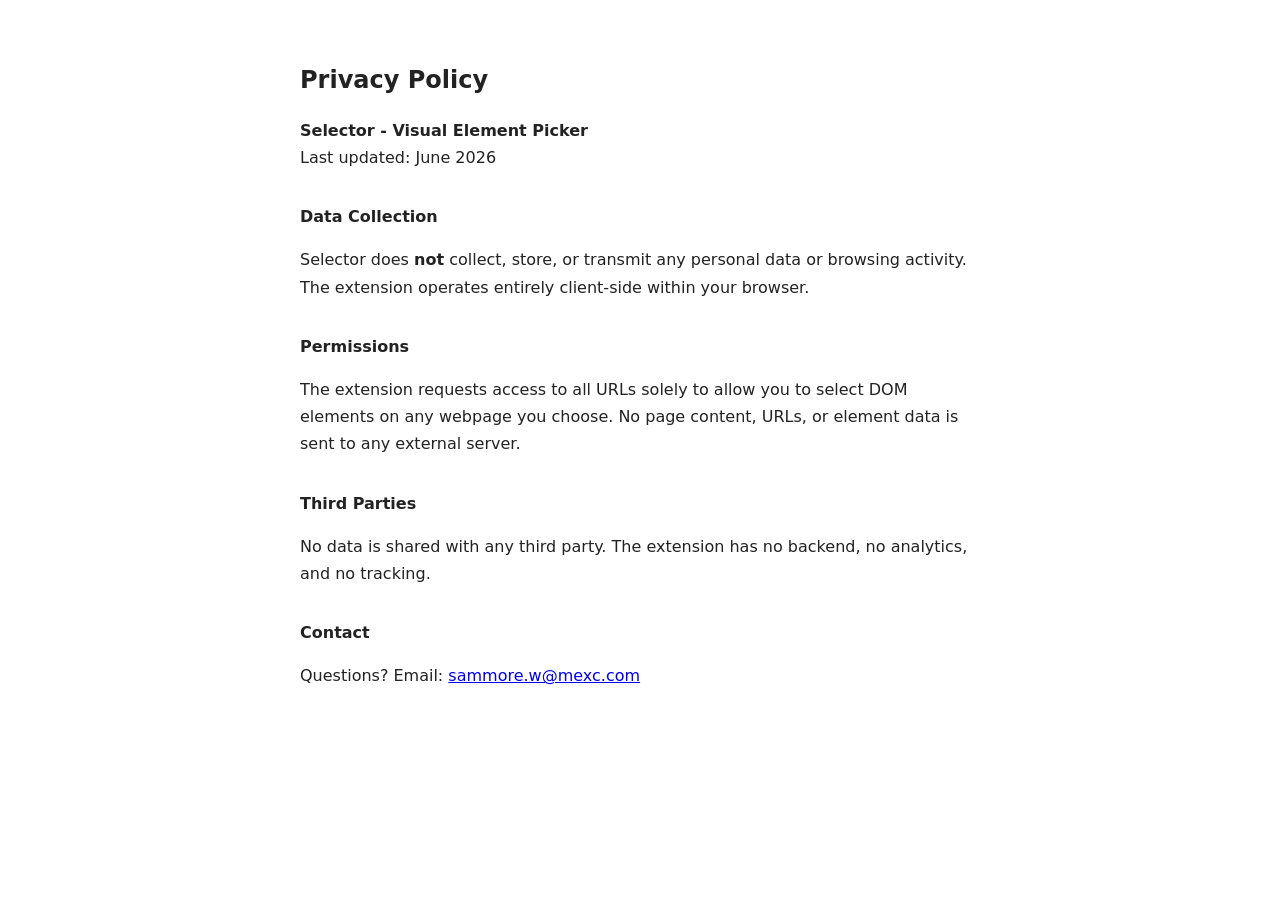
==== privacy.html @ 10632804 "feat: wire up storage bridge and rebrand to Selector - add assets/storage-bridge.js content script p" ====
<!DOCTYPE html>
<html lang="en">
<head>
  <meta charset="UTF-8">
  <meta name="viewport" content="width=device-width, initial-scale=1.0">
  <title>Privacy Policy — AI Element Picker</title>
  <style>
    body { font-family: system-ui, sans-serif; max-width: 680px; margin: 60px auto; padding: 0 24px; color: #222; line-height: 1.7; }
    h1 { font-size: 1.5rem; }
    h2 { font-size: 1rem; margin-top: 2em; }
  </style>
</head>
<body>
  <h1>Privacy Policy</h1>
  <p><strong>Selector - Visual Element Picker</strong><br>Last updated: June 2026</p>

  <h2>Data Collection</h2>
  <p>Selector does <strong>not</strong> collect, store, or transmit any personal data or browsing activity. The extension operates entirely client-side within your browser.</p>

  <h2>Permissions</h2>
  <p>The extension requests access to all URLs solely to allow you to select DOM elements on any webpage you choose. No page content, URLs, or element data is sent to any external server.</p>

  <h2>Third Parties</h2>
  <p>No data is shared with any third party. The extension has no backend, no analytics, and no tracking.</p>

  <h2>Contact</h2>
  <p>Questions? Email: <a href="mailto:sammore.w@mexc.com">sammore.w@mexc.com</a></p>
</body>
</html>
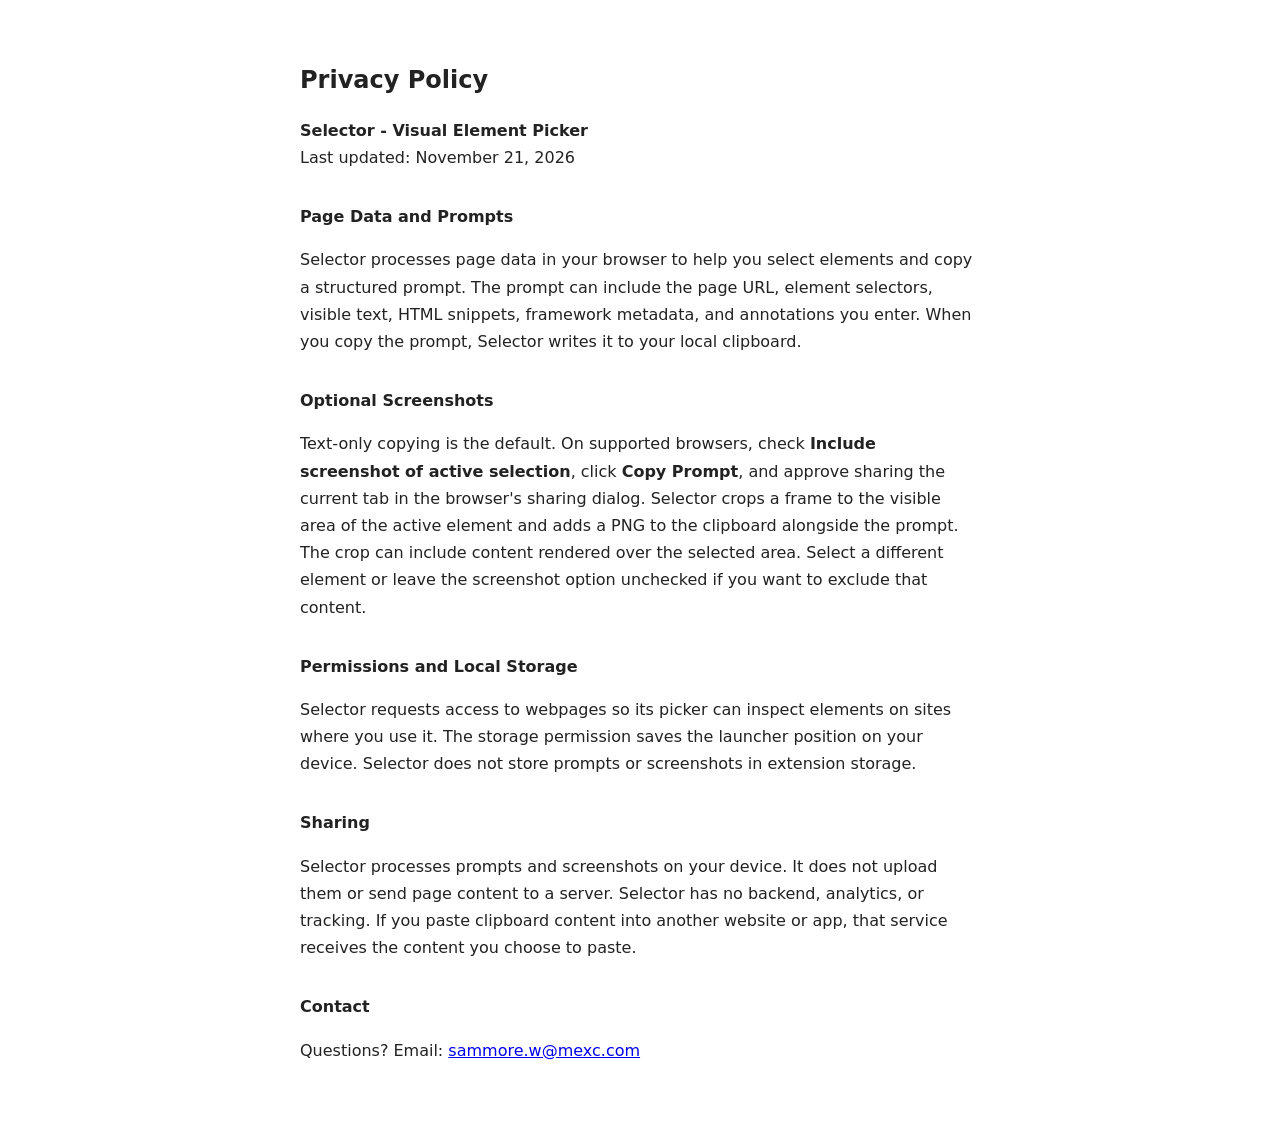
==== commit 7079f33a: "docs(selector): disclose local screenshot handling" ====
--- a/privacy.html
+++ b/privacy.html
@@ -3,7 +3,7 @@
 <head>
   <meta charset="UTF-8">
   <meta name="viewport" content="width=device-width, initial-scale=1.0">
-  <title>Privacy Policy — AI Element Picker</title>
+  <title>Privacy Policy — Selector</title>
   <style>
     body { font-family: system-ui, sans-serif; max-width: 680px; margin: 60px auto; padding: 0 24px; color: #222; line-height: 1.7; }
     h1 { font-size: 1.5rem; }
@@ -12,16 +12,19 @@
 </head>
 <body>
   <h1>Privacy Policy</h1>
-  <p><strong>Selector - Visual Element Picker</strong><br>Last updated: June 2026</p>
+  <p><strong>Selector - Visual Element Picker</strong><br>Last updated: <time datetime="2026-11-21">November 21, 2026</time></p>
 
-  <h2>Data Collection</h2>
-  <p>Selector does <strong>not</strong> collect, store, or transmit any personal data or browsing activity. The extension operates entirely client-side within your browser.</p>
+  <h2>Page Data and Prompts</h2>
+  <p>Selector processes page data in your browser to help you select elements and copy a structured prompt. The prompt can include the page URL, element selectors, visible text, HTML snippets, framework metadata, and annotations you enter. When you copy the prompt, Selector writes it to your local clipboard.</p>
 
-  <h2>Permissions</h2>
-  <p>The extension requests access to all URLs solely to allow you to select DOM elements on any webpage you choose. No page content, URLs, or element data is sent to any external server.</p>
+  <h2>Optional Screenshots</h2>
+  <p>Text-only copying is the default. On supported browsers, check <strong>Include screenshot of active selection</strong>, click <strong>Copy Prompt</strong>, and approve sharing the current tab in the browser's sharing dialog. Selector crops a frame to the visible area of the active element and adds a PNG to the clipboard alongside the prompt. The crop can include content rendered over the selected area. Select a different element or leave the screenshot option unchecked if you want to exclude that content.</p>
 
-  <h2>Third Parties</h2>
-  <p>No data is shared with any third party. The extension has no backend, no analytics, and no tracking.</p>
+  <h2>Permissions and Local Storage</h2>
+  <p>Selector requests access to webpages so its picker can inspect elements on sites where you use it. The storage permission saves the launcher position on your device. Selector does not store prompts or screenshots in extension storage.</p>
+
+  <h2>Sharing</h2>
+  <p>Selector processes prompts and screenshots on your device. It does not upload them or send page content to a server. Selector has no backend, analytics, or tracking. If you paste clipboard content into another website or app, that service receives the content you choose to paste.</p>
 
   <h2>Contact</h2>
   <p>Questions? Email: <a href="mailto:sammore.w@mexc.com">sammore.w@mexc.com</a></p>
